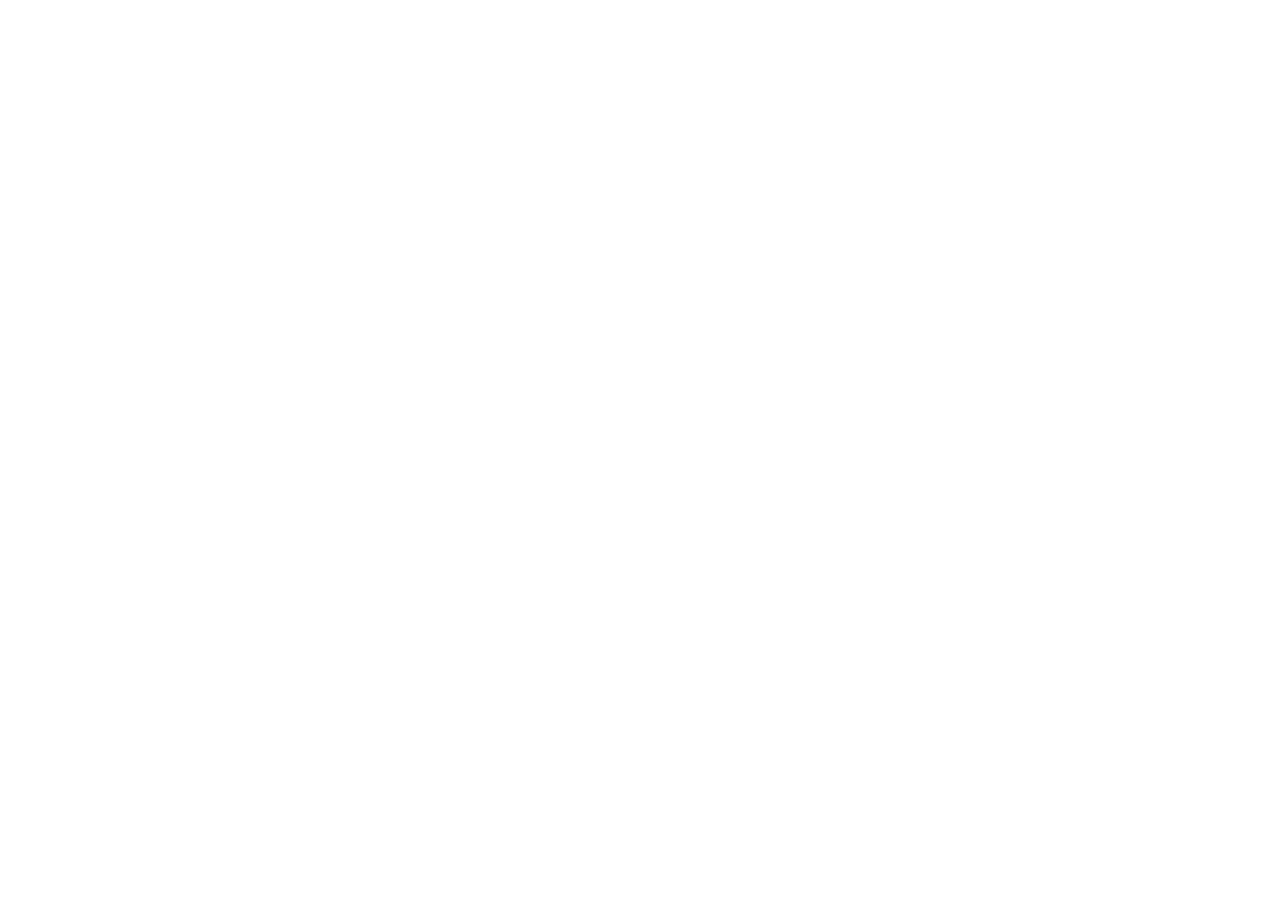
==== index.html @ d0f18db0 "Initialize index.html" ====
<!DOCTYPE html>
<html lang="en">
<head>
    <meta charset="UTF-8">
    <meta name="viewport" content="width=device-width, initial-scale=1.0">
    <title>Document</title>
</head>
<body>
    
</body>
</html>
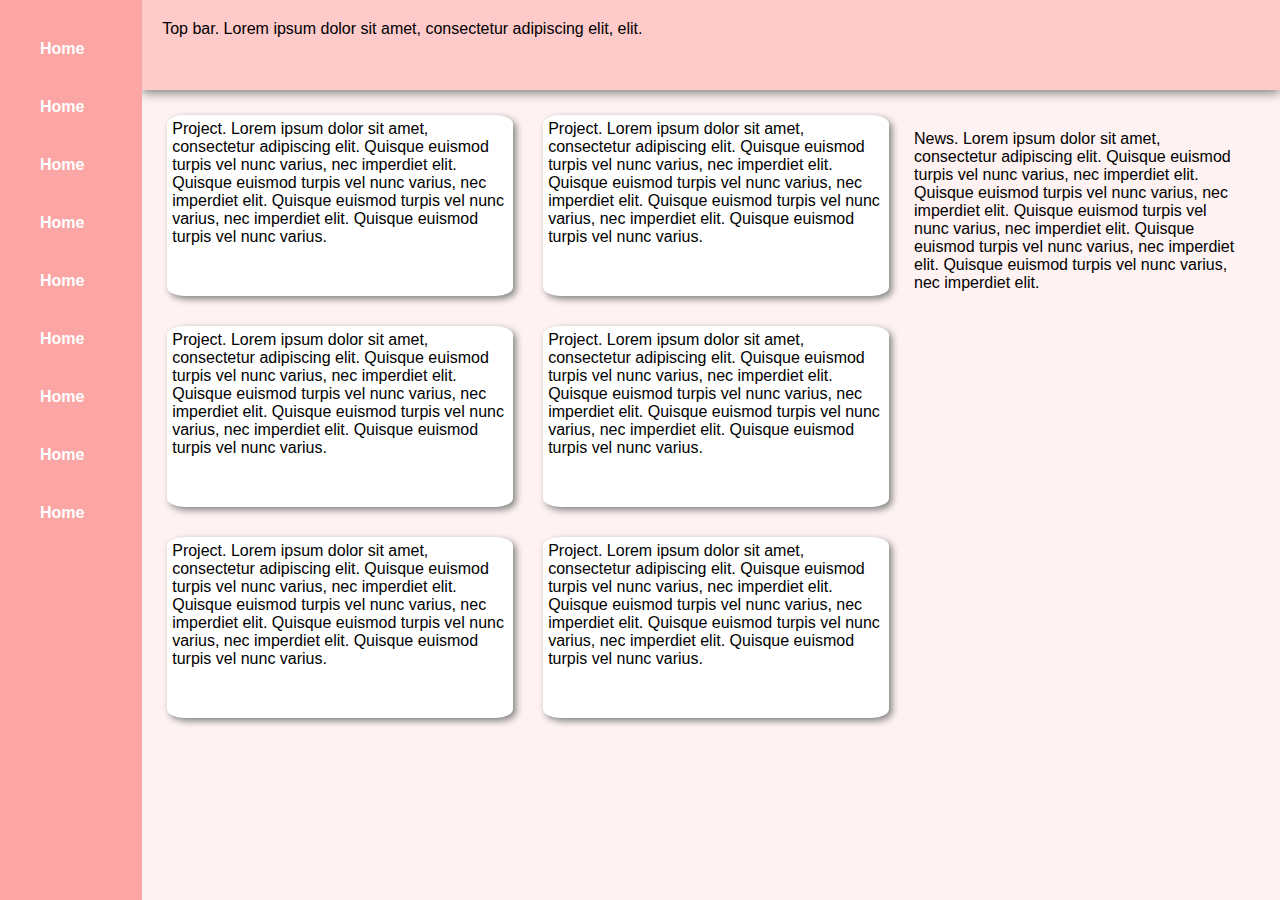
==== commit 8f2d9212: "Create dashboard first draft." ====
--- a/index.html
+++ b/index.html
@@ -3,9 +3,68 @@
 <head>
     <meta charset="UTF-8">
     <meta name="viewport" content="width=device-width, initial-scale=1.0">
+    <link rel="stylesheet" href="dashboard.css">
     <title>Document</title>
 </head>
 <body>
-    
+
+    <div class="content">
+
+        <div class="side_nav">
+            <div class="button_group_1">
+                <a href="#">Home</a>
+                <a href="#">Home</a>
+                <a href="#">Home</a>
+                <a href="#">Home</a>
+                <a href="#">Home</a>
+                <a href="#">Home</a>
+            </div>
+
+            <div class="button_group_2">
+                <a href="#">Home</a>
+                <a href="#">Home</a>
+                <a href="#">Home</a>
+            </div>
+        </div>
+
+        <div class="main_window">
+            <div class="top_bar">
+                Top bar. Lorem ipsum dolor sit amet, consectetur adipiscing elit, elit.
+            </div>
+
+            <div class="main_corner">
+                <div class="projects">
+                    <div class="project_card">
+                        Project. Lorem ipsum dolor sit amet, consectetur adipiscing elit. Quisque euismod turpis vel nunc varius, nec imperdiet elit. Quisque euismod turpis vel nunc varius, nec imperdiet elit. Quisque euismod turpis vel nunc varius, nec imperdiet elit. Quisque euismod turpis vel nunc varius.
+                    </div>
+
+                    <div class="project_card">
+                        Project. Lorem ipsum dolor sit amet, consectetur adipiscing elit. Quisque euismod turpis vel nunc varius, nec imperdiet elit. Quisque euismod turpis vel nunc varius, nec imperdiet elit. Quisque euismod turpis vel nunc varius, nec imperdiet elit. Quisque euismod turpis vel nunc varius.
+                    </div>
+
+                    <div class="project_card">
+                        Project. Lorem ipsum dolor sit amet, consectetur adipiscing elit. Quisque euismod turpis vel nunc varius, nec imperdiet elit. Quisque euismod turpis vel nunc varius, nec imperdiet elit. Quisque euismod turpis vel nunc varius, nec imperdiet elit. Quisque euismod turpis vel nunc varius.
+                    </div>
+
+                    <div class="project_card">
+                        Project. Lorem ipsum dolor sit amet, consectetur adipiscing elit. Quisque euismod turpis vel nunc varius, nec imperdiet elit. Quisque euismod turpis vel nunc varius, nec imperdiet elit. Quisque euismod turpis vel nunc varius, nec imperdiet elit. Quisque euismod turpis vel nunc varius.
+                    </div>
+
+                    <div class="project_card">
+                        Project. Lorem ipsum dolor sit amet, consectetur adipiscing elit. Quisque euismod turpis vel nunc varius, nec imperdiet elit. Quisque euismod turpis vel nunc varius, nec imperdiet elit. Quisque euismod turpis vel nunc varius, nec imperdiet elit. Quisque euismod turpis vel nunc varius.
+                    </div>
+
+                    <div class="project_card">
+                        Project. Lorem ipsum dolor sit amet, consectetur adipiscing elit. Quisque euismod turpis vel nunc varius, nec imperdiet elit. Quisque euismod turpis vel nunc varius, nec imperdiet elit. Quisque euismod turpis vel nunc varius, nec imperdiet elit. Quisque euismod turpis vel nunc varius.
+                    </div>
+                </div>
+
+                <div class="news">
+                    News. Lorem ipsum dolor sit amet, consectetur adipiscing elit. Quisque euismod turpis vel nunc varius, nec imperdiet elit. Quisque euismod turpis vel nunc varius, nec imperdiet elit. Quisque euismod turpis vel nunc varius, nec imperdiet elit. Quisque euismod turpis vel nunc varius, nec imperdiet elit. Quisque euismod turpis vel nunc varius, nec imperdiet elit.
+                </div>
+            </div>
+        </div>
+    </div>
+
 </body>
 </html>--- a/dashboard.css
+++ b/dashboard.css
@@ -0,0 +1,89 @@
+:root {
+    --main-color: #fca5a5;
+    --secondary-color: #fecaca;
+    --thirdary-color: #fef2f2;
+    font-family: arial;
+}
+
+body {
+    margin: 0;
+    padding: 0;
+    background-color: var(--thirdary-color);
+}
+
+.content {
+    display: grid;
+    grid-template-columns: 1fr 8fr;
+    grid grid-template-rows: 1;
+    min-height:100vh;
+}
+
+.side_nav {
+    grid-column: 1;
+    background-color: var(--main-color);
+    padding: 20px;
+    z-index: 10;
+}
+
+.side_nav a {
+    display: block;
+    color: white;
+    text-decoration: none;
+    padding: 20px;
+    font-weight: bold;
+}
+
+.main_window {
+    grid-column: 2;
+    display: grid;
+    grid-template-columns: 1;
+    grid-template-rows: 1fr 9fr;
+}
+
+.top_bar {
+    grid-row: 1;
+    background-color: var(--secondary-color);
+    padding: 20px;
+    box-shadow: 0px 3px 10px grey;
+    z-index: 5;
+}
+
+.main_corner {
+    grid-row: 2;
+    padding: 20px;
+    background-color: var(--thirdary-color);
+    display: grid;
+    grid-template-columns: 2fr 1fr;
+    grid-template-rows: 1;
+}
+
+.projects {
+    grid-column: 1;
+    padding: 5px;
+    display: grid;
+    grid-template-columns: 2;
+    grid-template-rows: auto;
+    gap: 30px;
+    align-content: start;
+}
+
+.project_card:nth-child(even) {
+    grid-column: 2;
+}
+
+.project_card {
+    padding: 5px;
+    padding-bottom: 50px;
+    background-color: white;
+    max-height: 280px;
+    overflow: scroll;
+    border-radius: 5%;
+    box-shadow: 3px 3px 7px grey;
+    margin-top: 0;
+    margin-bottom: 0;
+}
+
+.news {
+    grid-column: 2;
+    padding: 20px;
+}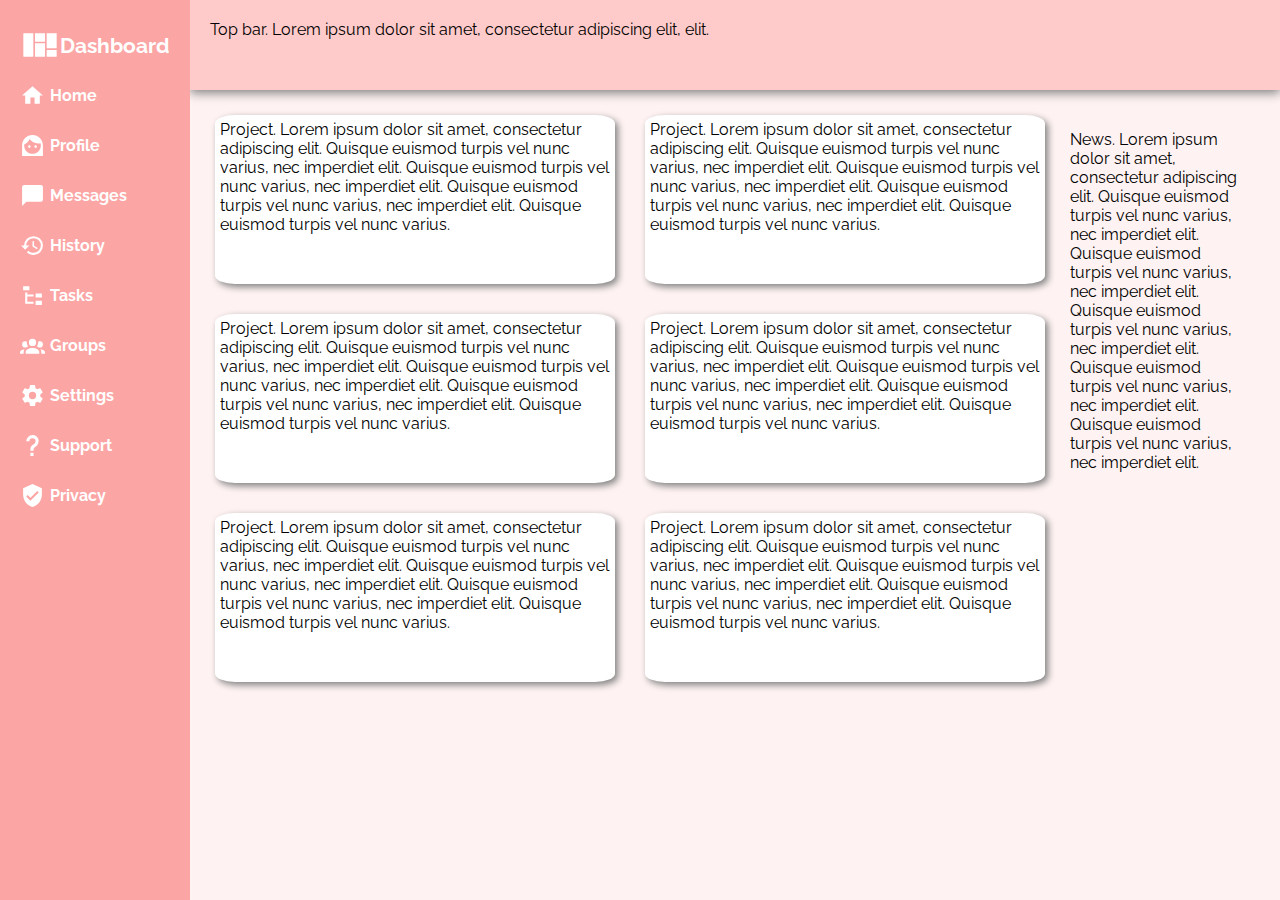
==== commit 1512e903: "Fix sidebar navigation" ====
--- a/index.html
+++ b/index.html
@@ -4,6 +4,7 @@
     <meta charset="UTF-8">
     <meta name="viewport" content="width=device-width, initial-scale=1.0">
     <link rel="stylesheet" href="dashboard.css">
+    <link rel="stylesheet" href="https://fonts.googleapis.com/css2?family=Raleway:wght@400;700&display=swap">
     <title>Document</title>
 </head>
 <body>
@@ -11,20 +12,50 @@
     <div class="content">
 
         <div class="side_nav">
-            <div class="button_group_1">
-                <a href="#">Home</a>
-                <a href="#">Home</a>
-                <a href="#">Home</a>
-                <a href="#">Home</a>
-                <a href="#">Home</a>
-                <a href="#">Home</a>
+
+            <div class="logo_block">
+                <svg xmlns="http://www.w3.org/2000/svg" viewBox="0 0 24 24"><title>view-dashboard-variant</title><path d="M2,5V19H8V5H2M9,5V10H15V5H9M16,5V14H22V5H16M9,11V19H15V11H9M16,15V19H22V15H16Z" fill="white" /></svg>
+                <div class="logo">
+                    Dashboard
+                </div>
             </div>
 
-            <div class="button_group_2">
-                <a href="#">Home</a>
-                <a href="#">Home</a>
-                <a href="#">Home</a>
-            </div>
+            <a href="#"><div class="nav_item">
+                <svg xmlns="http://www.w3.org/2000/svg" viewBox="0 0 24 24"><path d="M10,20V14H14V20H19V12H22L12,3L2,12H5V20H10Z" fill="white" /></svg>
+                Home
+            </div></a>
+            <a href="#"><div class="nav_item">
+                <svg xmlns="http://www.w3.org/2000/svg" viewBox="0 0 24 24"><path d="M13.75 13C13.75 12.31 14.31 11.75 15 11.75S16.25 12.31 16.25 13 15.69 14.25 15 14.25 13.75 13.69 13.75 13M22 12V22H2V12C2 6.5 6.5 2 12 2S22 6.5 22 12M4 12C4 16.41 7.59 20 12 20S20 16.41 20 12C20 11.21 19.88 10.45 19.67 9.74C18.95 9.91 18.2 10 17.42 10C14.05 10 11.07 8.33 9.26 5.77C8.28 8.16 6.41 10.09 4.05 11.14C4 11.42 4 11.71 4 12M9 14.25C9.69 14.25 10.25 13.69 10.25 13S9.69 11.75 9 11.75 7.75 12.31 7.75 13 8.31 14.25 9 14.25Z" fill="white" /></svg>
+                Profile
+            </div></a>
+            <a href="#"><div class="nav_item">
+                <svg xmlns="http://www.w3.org/2000/svg" viewBox="0 0 24 24"><path d="M20,2H4A2,2 0 0,0 2,4V22L6,18H20A2,2 0 0,0 22,16V4C22,2.89 21.1,2 20,2Z" fill="white" /></svg>
+                Messages
+            </div></a>
+            <a href="#"><div class="nav_item">
+                <svg xmlns="http://www.w3.org/2000/svg" viewBox="0 0 24 24"><path d="M13.5,8H12V13L16.28,15.54L17,14.33L13.5,12.25V8M13,3A9,9 0 0,0 4,12H1L4.96,16.03L9,12H6A7,7 0 0,1 13,5A7,7 0 0,1 20,12A7,7 0 0,1 13,19C11.07,19 9.32,18.21 8.06,16.94L6.64,18.36C8.27,20 10.5,21 13,21A9,9 0 0,0 22,12A9,9 0 0,0 13,3" fill="white" /></svg>
+                History
+            </div></a>
+            <a href="#"><div class="nav_item">
+                <svg xmlns="http://www.w3.org/2000/svg" viewBox="0 0 24 24"><path d="M3,3H9V7H3V3M15,10H21V14H15V10M15,17H21V21H15V17M13,13H7V18H13V20H7L5,20V9H7V11H13V13Z" fill="white" /></svg>
+                Tasks
+            </div></a>
+            <a href="#"><div class="nav_item">
+                <svg xmlns="http://www.w3.org/2000/svg" viewBox="0 0 24 24"><path d="M12,5.5A3.5,3.5 0 0,1 15.5,9A3.5,3.5 0 0,1 12,12.5A3.5,3.5 0 0,1 8.5,9A3.5,3.5 0 0,1 12,5.5M5,8C5.56,8 6.08,8.15 6.53,8.42C6.38,9.85 6.8,11.27 7.66,12.38C7.16,13.34 6.16,14 5,14A3,3 0 0,1 2,11A3,3 0 0,1 5,8M19,8A3,3 0 0,1 22,11A3,3 0 0,1 19,14C17.84,14 16.84,13.34 16.34,12.38C17.2,11.27 17.62,9.85 17.47,8.42C17.92,8.15 18.44,8 19,8M5.5,18.25C5.5,16.18 8.41,14.5 12,14.5C15.59,14.5 18.5,16.18 18.5,18.25V20H5.5V18.25M0,20V18.5C0,17.11 1.89,15.94 4.45,15.6C3.86,16.28 3.5,17.22 3.5,18.25V20H0M24,20H20.5V18.25C20.5,17.22 20.14,16.28 19.55,15.6C22.11,15.94 24,17.11 24,18.5V20Z" fill="white" /></svg>
+                Groups
+            </div></a>
+            <a href="#"><div class="nav_item">
+                <svg xmlns="http://www.w3.org/2000/svg" viewBox="0 0 24 24"><path d="M12,15.5A3.5,3.5 0 0,1 8.5,12A3.5,3.5 0 0,1 12,8.5A3.5,3.5 0 0,1 15.5,12A3.5,3.5 0 0,1 12,15.5M19.43,12.97C19.47,12.65 19.5,12.33 19.5,12C19.5,11.67 19.47,11.34 19.43,11L21.54,9.37C21.73,9.22 21.78,8.95 21.66,8.73L19.66,5.27C19.54,5.05 19.27,4.96 19.05,5.05L16.56,6.05C16.04,5.66 15.5,5.32 14.87,5.07L14.5,2.42C14.46,2.18 14.25,2 14,2H10C9.75,2 9.54,2.18 9.5,2.42L9.13,5.07C8.5,5.32 7.96,5.66 7.44,6.05L4.95,5.05C4.73,4.96 4.46,5.05 4.34,5.27L2.34,8.73C2.21,8.95 2.27,9.22 2.46,9.37L4.57,11C4.53,11.34 4.5,11.67 4.5,12C4.5,12.33 4.53,12.65 4.57,12.97L2.46,14.63C2.27,14.78 2.21,15.05 2.34,15.27L4.34,18.73C4.46,18.95 4.73,19.03 4.95,18.95L7.44,17.94C7.96,18.34 8.5,18.68 9.13,18.93L9.5,21.58C9.54,21.82 9.75,22 10,22H14C14.25,22 14.46,21.82 14.5,21.58L14.87,18.93C15.5,18.67 16.04,18.34 16.56,17.94L19.05,18.95C19.27,19.03 19.54,18.95 19.66,18.73L21.66,15.27C21.78,15.05 21.73,14.78 21.54,14.63L19.43,12.97Z" fill="white" /></svg>
+                Settings
+            </div></a>
+            <a href="#"><div class="nav_item">
+                <svg xmlns="http://www.w3.org/2000/svg" viewBox="0 0 24 24"><path d="M10,19H13V22H10V19M12,2C17.35,2.22 19.68,7.62 16.5,11.67C15.67,12.67 14.33,13.33 13.67,14.17C13,15 13,16 13,17H10C10,15.33 10,13.92 10.67,12.92C11.33,11.92 12.67,11.33 13.5,10.67C15.92,8.43 15.32,5.26 12,5A3,3 0 0,0 9,8H6A6,6 0 0,1 12,2Z" fill="white" /></svg>
+                Support
+            </div></a>
+            <a href="#"><div class="nav_item">
+                <svg xmlns="http://www.w3.org/2000/svg" viewBox="0 0 24 24"><path d="M10,17L6,13L7.41,11.59L10,14.17L16.59,7.58L18,9M12,1L3,5V11C3,16.55 6.84,21.74 12,23C17.16,21.74 21,16.55 21,11V5L12,1Z" fill="white" /></svg>
+                Privacy
+            </div></a>
         </div>
 
         <div class="main_window">
--- a/dashboard.css
+++ b/dashboard.css
@@ -2,42 +2,80 @@
     --main-color: #fca5a5;
     --secondary-color: #fecaca;
     --thirdary-color: #fef2f2;
-    font-family: arial;
 }
 
 body {
     margin: 0;
     padding: 0;
     background-color: var(--thirdary-color);
+    font-family: 'Raleway', 'Courier New';
 }
 
 .content {
     display: grid;
     grid-template-columns: 1fr 8fr;
-    grid grid-template-rows: 1;
+    grid-template-rows: 1;
     min-height:100vh;
 }
 
 .side_nav {
     grid-column: 1;
     background-color: var(--main-color);
+    z-index: 10;
     padding: 20px;
-    z-index: 10;
+    color: white;
+    font-weight: 700;
+    display: grid;
+    grid-template-columns: 1;
+    grid-template-rows: auto;
+    align-content: start;
 }
 
-.side_nav a {
-    display: block;
+a {
+    text-decoration: none;
     color: white;
-    text-decoration: none;
-    padding: 20px;
-    font-weight: bold;
+    float: left;
+}
+
+a:hover {
+    background-color: var(--secondary-color);
+}
+
+.logo_block {
+    display: grid;
+    grid-template-columns: 1fr 4fr;
+    grid-template-rows: 50px;
+    font-size: 130%;
+    column-gap: 20px;
+    justify-content: center;
+    align-items: center;
+    text-align: center;
+}
+
+.logo_block svg {
+    height: 80%;
+}
+
+.logo {
+    margin-left: 20px;
+}
+
+.nav_item {
+    display: grid;
+    grid-template-columns: 1fr 4fr;
+    grid-template-rows: 50px;
+    align-items: center;
+}
+
+svg {
+    height: 50%;
 }
 
 .main_window {
     grid-column: 2;
     display: grid;
     grid-template-columns: 1;
-    grid-template-rows: 1fr 9fr;
+    grid-template-rows: 10% 90%;
 }
 
 .top_bar {
@@ -53,7 +91,7 @@
     padding: 20px;
     background-color: var(--thirdary-color);
     display: grid;
-    grid-template-columns: 2fr 1fr;
+    grid-template-columns: 4fr 1fr;
     grid-template-rows: 1;
 }
 
@@ -61,7 +99,7 @@
     grid-column: 1;
     padding: 5px;
     display: grid;
-    grid-template-columns: 2;
+    grid-template-columns: repeat(2, auto);
     grid-template-rows: auto;
     gap: 30px;
     align-content: start;
@@ -76,7 +114,6 @@
     padding-bottom: 50px;
     background-color: white;
     max-height: 280px;
-    overflow: scroll;
     border-radius: 5%;
     box-shadow: 3px 3px 7px grey;
     margin-top: 0;
@@ -86,4 +123,24 @@
 .news {
     grid-column: 2;
     padding: 20px;
-}+}
+
+@media screen and (max-width:750px) {
+    .main_corner {
+        grid-row: 2;
+        padding: 20px;
+        background-color: var(--thirdary-color);
+        display: flex;
+        flex-direction: column;
+    }
+    .news {
+        grid-column: none;
+        padding: 20px;
+    }
+    .projects {
+        grid-column: none;
+        padding: 5px;
+        display: flex;
+        flex-direction: column;
+    }
+}
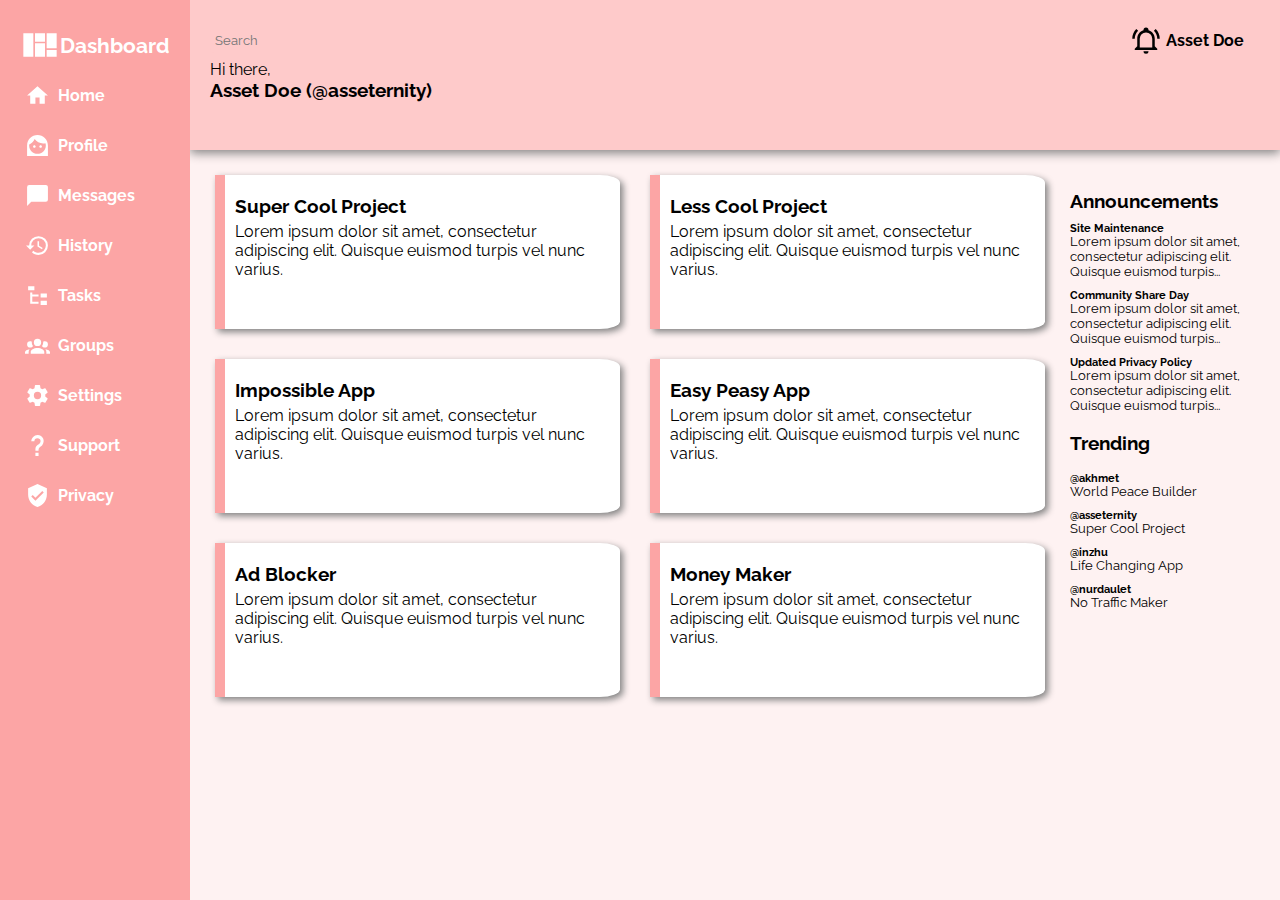
==== commit 3abeb779: "Fix responsive sidebar" ====
--- a/index.html
+++ b/index.html
@@ -60,38 +60,94 @@
 
         <div class="main_window">
             <div class="top_bar">
-                Top bar. Lorem ipsum dolor sit amet, consectetur adipiscing elit, elit.
+                <div class="top_bar_grid">
+                    <div class="top_search">
+                        <div class="search_bar">
+                            <form action="#" method="#">
+                                <input id="#" type="text" name="#" placeholder="Search">
+                            </form>
+                        </div>
+                        <div class="search_misc">
+                            <svg xmlns="http://www.w3.org/2000/svg" viewBox="0 0 24 24"><title>bell-ring-outline</title><path d="M10,21H14A2,2 0 0,1 12,23A2,2 0 0,1 10,21M21,19V20H3V19L5,17V11C5,7.9 7.03,5.17 10,4.29C10,4.19 10,4.1 10,4A2,2 0 0,1 12,2A2,2 0 0,1 14,4C14,4.1 14,4.19 14,4.29C16.97,5.17 19,7.9 19,11V17L21,19M17,11A5,5 0 0,0 12,6A5,5 0 0,0 7,11V18H17V11M19.75,3.19L18.33,4.61C20.04,6.3 21,8.6 21,11H23C23,8.07 21.84,5.25 19.75,3.19M1,11H3C3,8.6 3.96,6.3 5.67,4.61L4.25,3.19C2.16,5.25 1,8.07 1,11Z" /></svg>
+                            <span style="font-weight: bold;">Asset Doe</span>
+                        </div>
+                    </div>
+                    <div class="top_personal">
+                        Hi there,
+                        <h3> Asset Doe (@asseternity)</h3>
+                    </div>
+                </div>
             </div>
 
             <div class="main_corner">
                 <div class="projects">
                     <div class="project_card">
-                        Project. Lorem ipsum dolor sit amet, consectetur adipiscing elit. Quisque euismod turpis vel nunc varius, nec imperdiet elit. Quisque euismod turpis vel nunc varius, nec imperdiet elit. Quisque euismod turpis vel nunc varius, nec imperdiet elit. Quisque euismod turpis vel nunc varius.
+                        <h3>Super Cool Project</h3>
+                        Lorem ipsum dolor sit amet, consectetur adipiscing elit. Quisque euismod turpis vel nunc varius.
                     </div>
 
                     <div class="project_card">
-                        Project. Lorem ipsum dolor sit amet, consectetur adipiscing elit. Quisque euismod turpis vel nunc varius, nec imperdiet elit. Quisque euismod turpis vel nunc varius, nec imperdiet elit. Quisque euismod turpis vel nunc varius, nec imperdiet elit. Quisque euismod turpis vel nunc varius.
+                        <h3>Less Cool Project</h3>
+                        Lorem ipsum dolor sit amet, consectetur adipiscing elit. Quisque euismod turpis vel nunc varius.
                     </div>
 
                     <div class="project_card">
-                        Project. Lorem ipsum dolor sit amet, consectetur adipiscing elit. Quisque euismod turpis vel nunc varius, nec imperdiet elit. Quisque euismod turpis vel nunc varius, nec imperdiet elit. Quisque euismod turpis vel nunc varius, nec imperdiet elit. Quisque euismod turpis vel nunc varius.
+                        <h3>Impossible App</h3>
+                        Lorem ipsum dolor sit amet, consectetur adipiscing elit. Quisque euismod turpis vel nunc varius.
                     </div>
 
                     <div class="project_card">
-                        Project. Lorem ipsum dolor sit amet, consectetur adipiscing elit. Quisque euismod turpis vel nunc varius, nec imperdiet elit. Quisque euismod turpis vel nunc varius, nec imperdiet elit. Quisque euismod turpis vel nunc varius, nec imperdiet elit. Quisque euismod turpis vel nunc varius.
+                        <h3>Easy Peasy App</h3>
+                        Lorem ipsum dolor sit amet, consectetur adipiscing elit. Quisque euismod turpis vel nunc varius.
                     </div>
 
                     <div class="project_card">
-                        Project. Lorem ipsum dolor sit amet, consectetur adipiscing elit. Quisque euismod turpis vel nunc varius, nec imperdiet elit. Quisque euismod turpis vel nunc varius, nec imperdiet elit. Quisque euismod turpis vel nunc varius, nec imperdiet elit. Quisque euismod turpis vel nunc varius.
+                        <h3>Ad Blocker</h3>
+                        Lorem ipsum dolor sit amet, consectetur adipiscing elit. Quisque euismod turpis vel nunc varius.
                     </div>
 
                     <div class="project_card">
-                        Project. Lorem ipsum dolor sit amet, consectetur adipiscing elit. Quisque euismod turpis vel nunc varius, nec imperdiet elit. Quisque euismod turpis vel nunc varius, nec imperdiet elit. Quisque euismod turpis vel nunc varius, nec imperdiet elit. Quisque euismod turpis vel nunc varius.
+                        <h3>Money Maker</h3>
+                        Lorem ipsum dolor sit amet, consectetur adipiscing elit. Quisque euismod turpis vel nunc varius.
                     </div>
                 </div>
 
                 <div class="news">
-                    News. Lorem ipsum dolor sit amet, consectetur adipiscing elit. Quisque euismod turpis vel nunc varius, nec imperdiet elit. Quisque euismod turpis vel nunc varius, nec imperdiet elit. Quisque euismod turpis vel nunc varius, nec imperdiet elit. Quisque euismod turpis vel nunc varius, nec imperdiet elit. Quisque euismod turpis vel nunc varius, nec imperdiet elit.
+                    <div class="announcements">
+                        <h3>Announcements</h3>
+                        <div class="announcement_card">
+                            <h5>Site Maintenance</h5>
+                            Lorem ipsum dolor sit amet, consectetur adipiscing elit. Quisque euismod turpis...
+                        </div>
+                        <div class="announcement_card">
+                            <h5>Community Share Day</h5>
+                            Lorem ipsum dolor sit amet, consectetur adipiscing elit. Quisque euismod turpis...
+                        </div>
+                        <div class="announcement_card">
+                            <h5>Updated Privacy Policy</h5>
+                            Lorem ipsum dolor sit amet, consectetur adipiscing elit. Quisque euismod turpis...
+                        </div>
+                    </div>
+
+                    <div class="trending">
+                        <h3>Trending</h5>
+                        <div class="trending_card">
+                            <h5>@akhmet</h5>
+                            World Peace Builder
+                        </div>
+                        <div class="trending_card">
+                            <h5>@asseternity</h5>
+                            Super Cool Project                            
+                        </div>
+                        <div class="trending_card">
+                            <h5>@inzhu</h5>
+                            Life Changing App
+                        </div>
+                        <div class="trending_card">
+                            <h5>@nurdaulet</h5>
+                            No Traffic Maker
+                        </div>
+                    </div>
                 </div>
             </div>
         </div>
--- a/dashboard.css
+++ b/dashboard.css
@@ -8,14 +8,13 @@
     margin: 0;
     padding: 0;
     background-color: var(--thirdary-color);
-    font-family: 'Raleway', 'Courier New';
+    font-family: 'Raleway', 'Arial';
 }
 
 .content {
-    display: grid;
-    grid-template-columns: 1fr 8fr;
-    grid-template-rows: 1;
-    min-height:100vh;
+    display: flex;
+    flex-direction: row;
+    min-height: 100vh;
 }
 
 .side_nav {
@@ -29,6 +28,7 @@
     grid-template-columns: 1;
     grid-template-rows: auto;
     align-content: start;
+    min-height: 100%;
 }
 
 a {
@@ -62,7 +62,7 @@
 
 .nav_item {
     display: grid;
-    grid-template-columns: 1fr 4fr;
+    grid-template-columns: 1fr 3fr;
     grid-template-rows: 50px;
     align-items: center;
 }
@@ -71,11 +71,15 @@
     height: 50%;
 }
 
+.nav_item svg {
+    margin-left: 5px;
+}
+
 .main_window {
     grid-column: 2;
     display: grid;
     grid-template-columns: 1;
-    grid-template-rows: 10% 90%;
+    grid-template-rows: min(150px, 20%) 80%;
 }
 
 .top_bar {
@@ -86,6 +90,45 @@
     z-index: 5;
 }
 
+.top_bar h3 {
+    margin: 0;
+}
+
+.top_bar_grid {
+    display: grid;
+    grid-template-columns: 1;
+    grid-template-rows: 40px;
+    max-height: 100%;
+}
+
+.top_search {
+    display: grid;
+    grid-template-rows: 1;
+    grid-template-columns: 6fr 1fr;
+    align-items: center;
+}
+
+.search_bar input {
+    border: none;
+    border-radius: 5px;
+    background-color: var(--secondary-color);
+    width: 90%;
+    padding: 5px;
+    font-family: 'Raleway', 'Arial';
+}
+
+.search_misc {
+    display: flex;
+    justify-content: center;
+    align-items: center;
+}
+
+.search_misc svg {
+    width:30px;
+    margin: 5px;
+}
+
+
 .main_corner {
     grid-row: 2;
     padding: 20px;
@@ -93,6 +136,8 @@
     display: grid;
     grid-template-columns: 4fr 1fr;
     grid-template-rows: 1;
+    align-items: start;
+    align-content: start;
 }
 
 .projects {
@@ -103,6 +148,7 @@
     grid-template-rows: auto;
     gap: 30px;
     align-content: start;
+    margin-bottom: 0;
 }
 
 .project_card:nth-child(even) {
@@ -110,25 +156,60 @@
 }
 
 .project_card {
-    padding: 5px;
+    padding: 10px;
     padding-bottom: 50px;
     background-color: white;
     max-height: 280px;
-    border-radius: 5%;
+    border-radius: 0 5% 5% 0;
     box-shadow: 3px 3px 7px grey;
     margin-top: 0;
     margin-bottom: 0;
+    border-left: 10px solid var(--main-color);
+}
+
+.project_card h3 {
+    margin-bottom: 5px;
+    margin-top: 10px;
 }
 
 .news {
     grid-column: 2;
     padding: 20px;
-}
-
-@media screen and (max-width:750px) {
+    display: grid;
+    grid-template-columns: 1;
+    grid-template-rows: 2;
+    align-content: start;
+}
+
+.news h5 {
+    margin-bottom: 0;
+    margin-top: 10px;
+}
+
+.announcements {
+    grid-row: 1;
+}
+
+.announcements h3 {
+    margin: 0;
+}
+
+.announcement_card {
+    font-size: 80%;
+}
+
+.trending {
+    grid-row: 2;
+}
+
+.trending_card {
+    font-size: 80%;
+}
+
+@media screen and (max-width:680px) {
     .main_corner {
         grid-row: 2;
-        padding: 20px;
+        padding: 10px;
         background-color: var(--thirdary-color);
         display: flex;
         flex-direction: column;
@@ -139,8 +220,30 @@
     }
     .projects {
         grid-column: none;
-        padding: 5px;
+        margin: 0;
         display: flex;
         flex-direction: column;
-    }
-}
+        gap: 15px;
+    }
+    .project_card {
+        margin: 0;
+    }
+    .logo {
+        font-size: 80%;
+    }
+    .side_nav {
+        font-size: 80%;
+    }
+    .main_window {
+        margin: 0;
+    }
+    svg {
+        height: 40%;
+    }
+}
+
+@media screen and (max-width:940px) {
+    .side_nav {
+        margin-bottom: -30px;
+    }
+}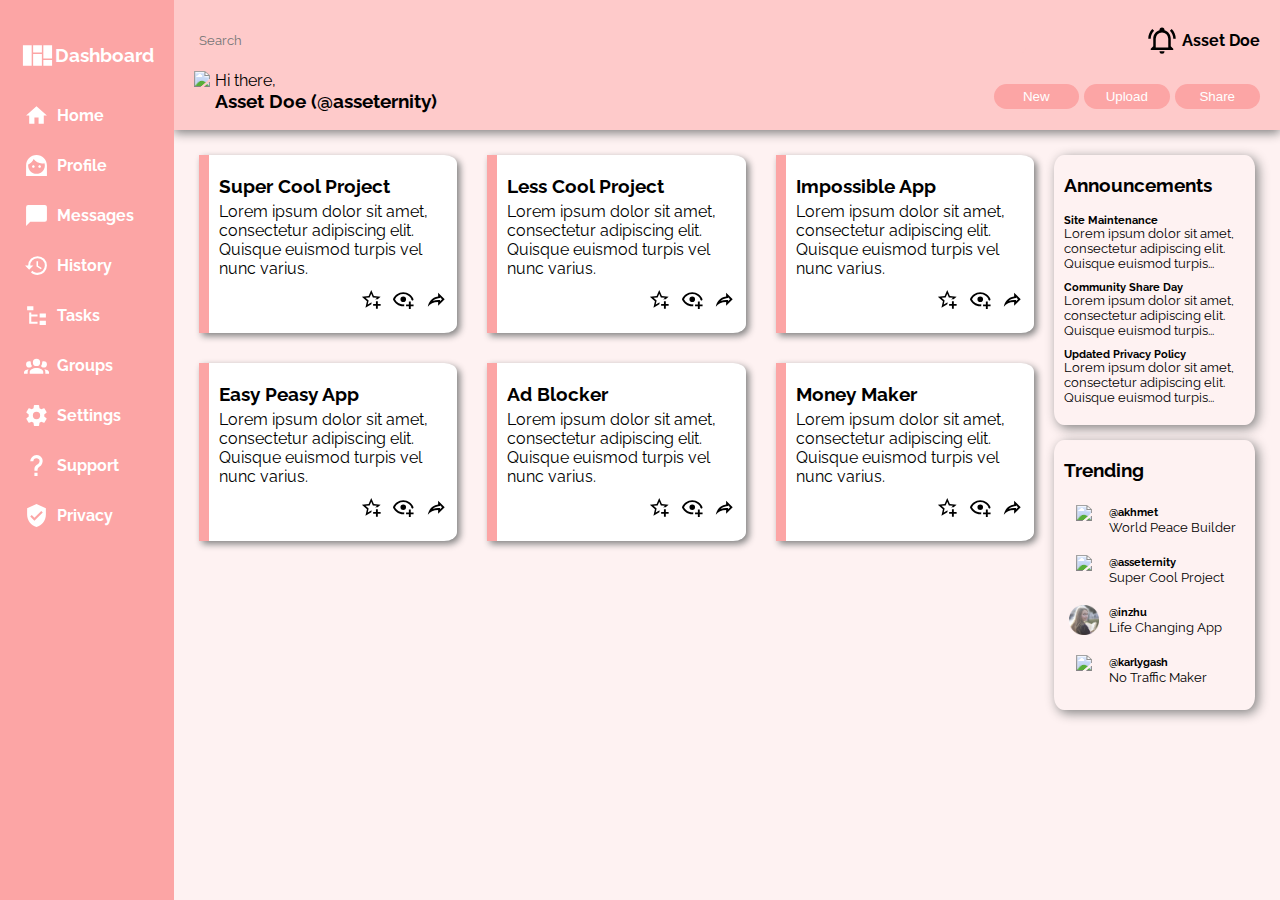
==== commit a3c38f06: "Complete project." ====
--- a/index.html
+++ b/index.html
@@ -15,136 +15,178 @@
 
             <div class="logo_block">
                 <svg xmlns="http://www.w3.org/2000/svg" viewBox="0 0 24 24"><title>view-dashboard-variant</title><path d="M2,5V19H8V5H2M9,5V10H15V5H9M16,5V14H22V5H16M9,11V19H15V11H9M16,15V19H22V15H16Z" fill="white" /></svg>
-                <div class="logo">
-                    Dashboard
+                Dashboard
+            </div>
+
+            <div class="side_links">
+                <a href="#"><div class="nav_item">
+                    <svg xmlns="http://www.w3.org/2000/svg" viewBox="0 0 24 24"><path d="M10,20V14H14V20H19V12H22L12,3L2,12H5V20H10Z" fill="white" /></svg>
+                    Home
+                </div></a>
+                <a href="#"><div class="nav_item">
+                    <svg xmlns="http://www.w3.org/2000/svg" viewBox="0 0 24 24"><path d="M13.75 13C13.75 12.31 14.31 11.75 15 11.75S16.25 12.31 16.25 13 15.69 14.25 15 14.25 13.75 13.69 13.75 13M22 12V22H2V12C2 6.5 6.5 2 12 2S22 6.5 22 12M4 12C4 16.41 7.59 20 12 20S20 16.41 20 12C20 11.21 19.88 10.45 19.67 9.74C18.95 9.91 18.2 10 17.42 10C14.05 10 11.07 8.33 9.26 5.77C8.28 8.16 6.41 10.09 4.05 11.14C4 11.42 4 11.71 4 12M9 14.25C9.69 14.25 10.25 13.69 10.25 13S9.69 11.75 9 11.75 7.75 12.31 7.75 13 8.31 14.25 9 14.25Z" fill="white" /></svg>
+                    Profile
+                </div></a>
+                <a href="#"><div class="nav_item">
+                    <svg xmlns="http://www.w3.org/2000/svg" viewBox="0 0 24 24"><path d="M20,2H4A2,2 0 0,0 2,4V22L6,18H20A2,2 0 0,0 22,16V4C22,2.89 21.1,2 20,2Z" fill="white" /></svg>
+                    Messages
+                </div></a>
+                <a href="#"><div class="nav_item">
+                    <svg xmlns="http://www.w3.org/2000/svg" viewBox="0 0 24 24"><path d="M13.5,8H12V13L16.28,15.54L17,14.33L13.5,12.25V8M13,3A9,9 0 0,0 4,12H1L4.96,16.03L9,12H6A7,7 0 0,1 13,5A7,7 0 0,1 20,12A7,7 0 0,1 13,19C11.07,19 9.32,18.21 8.06,16.94L6.64,18.36C8.27,20 10.5,21 13,21A9,9 0 0,0 22,12A9,9 0 0,0 13,3" fill="white" /></svg>
+                    History
+                </div></a>
+                <a href="#"><div class="nav_item">
+                    <svg xmlns="http://www.w3.org/2000/svg" viewBox="0 0 24 24"><path d="M3,3H9V7H3V3M15,10H21V14H15V10M15,17H21V21H15V17M13,13H7V18H13V20H7L5,20V9H7V11H13V13Z" fill="white" /></svg>
+                    Tasks
+                </div></a>
+                <a href="#"><div class="nav_item">
+                    <svg xmlns="http://www.w3.org/2000/svg" viewBox="0 0 24 24"><path d="M12,5.5A3.5,3.5 0 0,1 15.5,9A3.5,3.5 0 0,1 12,12.5A3.5,3.5 0 0,1 8.5,9A3.5,3.5 0 0,1 12,5.5M5,8C5.56,8 6.08,8.15 6.53,8.42C6.38,9.85 6.8,11.27 7.66,12.38C7.16,13.34 6.16,14 5,14A3,3 0 0,1 2,11A3,3 0 0,1 5,8M19,8A3,3 0 0,1 22,11A3,3 0 0,1 19,14C17.84,14 16.84,13.34 16.34,12.38C17.2,11.27 17.62,9.85 17.47,8.42C17.92,8.15 18.44,8 19,8M5.5,18.25C5.5,16.18 8.41,14.5 12,14.5C15.59,14.5 18.5,16.18 18.5,18.25V20H5.5V18.25M0,20V18.5C0,17.11 1.89,15.94 4.45,15.6C3.86,16.28 3.5,17.22 3.5,18.25V20H0M24,20H20.5V18.25C20.5,17.22 20.14,16.28 19.55,15.6C22.11,15.94 24,17.11 24,18.5V20Z" fill="white" /></svg>
+                    Groups
+                </div></a>
+                <a href="#"><div class="nav_item">
+                    <svg xmlns="http://www.w3.org/2000/svg" viewBox="0 0 24 24"><path d="M12,15.5A3.5,3.5 0 0,1 8.5,12A3.5,3.5 0 0,1 12,8.5A3.5,3.5 0 0,1 15.5,12A3.5,3.5 0 0,1 12,15.5M19.43,12.97C19.47,12.65 19.5,12.33 19.5,12C19.5,11.67 19.47,11.34 19.43,11L21.54,9.37C21.73,9.22 21.78,8.95 21.66,8.73L19.66,5.27C19.54,5.05 19.27,4.96 19.05,5.05L16.56,6.05C16.04,5.66 15.5,5.32 14.87,5.07L14.5,2.42C14.46,2.18 14.25,2 14,2H10C9.75,2 9.54,2.18 9.5,2.42L9.13,5.07C8.5,5.32 7.96,5.66 7.44,6.05L4.95,5.05C4.73,4.96 4.46,5.05 4.34,5.27L2.34,8.73C2.21,8.95 2.27,9.22 2.46,9.37L4.57,11C4.53,11.34 4.5,11.67 4.5,12C4.5,12.33 4.53,12.65 4.57,12.97L2.46,14.63C2.27,14.78 2.21,15.05 2.34,15.27L4.34,18.73C4.46,18.95 4.73,19.03 4.95,18.95L7.44,17.94C7.96,18.34 8.5,18.68 9.13,18.93L9.5,21.58C9.54,21.82 9.75,22 10,22H14C14.25,22 14.46,21.82 14.5,21.58L14.87,18.93C15.5,18.67 16.04,18.34 16.56,17.94L19.05,18.95C19.27,19.03 19.54,18.95 19.66,18.73L21.66,15.27C21.78,15.05 21.73,14.78 21.54,14.63L19.43,12.97Z" fill="white" /></svg>
+                    Settings
+                </div></a>
+                <a href="#"><div class="nav_item">
+                    <svg xmlns="http://www.w3.org/2000/svg" viewBox="0 0 24 24"><path d="M10,19H13V22H10V19M12,2C17.35,2.22 19.68,7.62 16.5,11.67C15.67,12.67 14.33,13.33 13.67,14.17C13,15 13,16 13,17H10C10,15.33 10,13.92 10.67,12.92C11.33,11.92 12.67,11.33 13.5,10.67C15.92,8.43 15.32,5.26 12,5A3,3 0 0,0 9,8H6A6,6 0 0,1 12,2Z" fill="white" /></svg>
+                    Support
+                </div></a>
+                <a href="#"><div class="nav_item">
+                    <svg xmlns="http://www.w3.org/2000/svg" viewBox="0 0 24 24"><path d="M10,17L6,13L7.41,11.59L10,14.17L16.59,7.58L18,9M12,1L3,5V11C3,16.55 6.84,21.74 12,23C17.16,21.74 21,16.55 21,11V5L12,1Z" fill="white" /></svg>
+                    Privacy
+                </div></a>
+            </div>
+        </div>
+
+        <div class="top_bar">
+            <div class="top_bar_grid">
+                <div class="top_search">
+                    <div class="search_bar">
+                        <form action="#" method="#">
+                            <input id="#" type="text" name="#" placeholder="Search">
+                        </form>
+                    </div>
+                    <div class="search_misc">
+                        <svg xmlns="http://www.w3.org/2000/svg" viewBox="0 0 24 24"><title>bell-ring-outline</title><path d="M10,21H14A2,2 0 0,1 12,23A2,2 0 0,1 10,21M21,19V20H3V19L5,17V11C5,7.9 7.03,5.17 10,4.29C10,4.19 10,4.1 10,4A2,2 0 0,1 12,2A2,2 0 0,1 14,4C14,4.1 14,4.19 14,4.29C16.97,5.17 19,7.9 19,11V17L21,19M17,11A5,5 0 0,0 12,6A5,5 0 0,0 7,11V18H17V11M19.75,3.19L18.33,4.61C20.04,6.3 21,8.6 21,11H23C23,8.07 21.84,5.25 19.75,3.19M1,11H3C3,8.6 3.96,6.3 5.67,4.61L4.25,3.19C2.16,5.25 1,8.07 1,11Z" /></svg>
+                        <span style="font-weight: bold;">Asset Doe</span>
+                    </div>
+                </div>
+                <div class="top_personal">
+                    <div class="top_greeting">
+                        <img src="profile2.png">
+                        Hi there,
+                        <h3> Asset Doe (@asseternity)</h3>
+                    </div>
+                    <div class="top_buttons">
+                        <button onclick="" type="generic">New</button>
+                        <button onclick="" type="generic">Upload</button>
+                        <button onclick="" type="generic">Share</button>
+                    </div>
                 </div>
             </div>
-
-            <a href="#"><div class="nav_item">
-                <svg xmlns="http://www.w3.org/2000/svg" viewBox="0 0 24 24"><path d="M10,20V14H14V20H19V12H22L12,3L2,12H5V20H10Z" fill="white" /></svg>
-                Home
-            </div></a>
-            <a href="#"><div class="nav_item">
-                <svg xmlns="http://www.w3.org/2000/svg" viewBox="0 0 24 24"><path d="M13.75 13C13.75 12.31 14.31 11.75 15 11.75S16.25 12.31 16.25 13 15.69 14.25 15 14.25 13.75 13.69 13.75 13M22 12V22H2V12C2 6.5 6.5 2 12 2S22 6.5 22 12M4 12C4 16.41 7.59 20 12 20S20 16.41 20 12C20 11.21 19.88 10.45 19.67 9.74C18.95 9.91 18.2 10 17.42 10C14.05 10 11.07 8.33 9.26 5.77C8.28 8.16 6.41 10.09 4.05 11.14C4 11.42 4 11.71 4 12M9 14.25C9.69 14.25 10.25 13.69 10.25 13S9.69 11.75 9 11.75 7.75 12.31 7.75 13 8.31 14.25 9 14.25Z" fill="white" /></svg>
-                Profile
-            </div></a>
-            <a href="#"><div class="nav_item">
-                <svg xmlns="http://www.w3.org/2000/svg" viewBox="0 0 24 24"><path d="M20,2H4A2,2 0 0,0 2,4V22L6,18H20A2,2 0 0,0 22,16V4C22,2.89 21.1,2 20,2Z" fill="white" /></svg>
-                Messages
-            </div></a>
-            <a href="#"><div class="nav_item">
-                <svg xmlns="http://www.w3.org/2000/svg" viewBox="0 0 24 24"><path d="M13.5,8H12V13L16.28,15.54L17,14.33L13.5,12.25V8M13,3A9,9 0 0,0 4,12H1L4.96,16.03L9,12H6A7,7 0 0,1 13,5A7,7 0 0,1 20,12A7,7 0 0,1 13,19C11.07,19 9.32,18.21 8.06,16.94L6.64,18.36C8.27,20 10.5,21 13,21A9,9 0 0,0 22,12A9,9 0 0,0 13,3" fill="white" /></svg>
-                History
-            </div></a>
-            <a href="#"><div class="nav_item">
-                <svg xmlns="http://www.w3.org/2000/svg" viewBox="0 0 24 24"><path d="M3,3H9V7H3V3M15,10H21V14H15V10M15,17H21V21H15V17M13,13H7V18H13V20H7L5,20V9H7V11H13V13Z" fill="white" /></svg>
-                Tasks
-            </div></a>
-            <a href="#"><div class="nav_item">
-                <svg xmlns="http://www.w3.org/2000/svg" viewBox="0 0 24 24"><path d="M12,5.5A3.5,3.5 0 0,1 15.5,9A3.5,3.5 0 0,1 12,12.5A3.5,3.5 0 0,1 8.5,9A3.5,3.5 0 0,1 12,5.5M5,8C5.56,8 6.08,8.15 6.53,8.42C6.38,9.85 6.8,11.27 7.66,12.38C7.16,13.34 6.16,14 5,14A3,3 0 0,1 2,11A3,3 0 0,1 5,8M19,8A3,3 0 0,1 22,11A3,3 0 0,1 19,14C17.84,14 16.84,13.34 16.34,12.38C17.2,11.27 17.62,9.85 17.47,8.42C17.92,8.15 18.44,8 19,8M5.5,18.25C5.5,16.18 8.41,14.5 12,14.5C15.59,14.5 18.5,16.18 18.5,18.25V20H5.5V18.25M0,20V18.5C0,17.11 1.89,15.94 4.45,15.6C3.86,16.28 3.5,17.22 3.5,18.25V20H0M24,20H20.5V18.25C20.5,17.22 20.14,16.28 19.55,15.6C22.11,15.94 24,17.11 24,18.5V20Z" fill="white" /></svg>
-                Groups
-            </div></a>
-            <a href="#"><div class="nav_item">
-                <svg xmlns="http://www.w3.org/2000/svg" viewBox="0 0 24 24"><path d="M12,15.5A3.5,3.5 0 0,1 8.5,12A3.5,3.5 0 0,1 12,8.5A3.5,3.5 0 0,1 15.5,12A3.5,3.5 0 0,1 12,15.5M19.43,12.97C19.47,12.65 19.5,12.33 19.5,12C19.5,11.67 19.47,11.34 19.43,11L21.54,9.37C21.73,9.22 21.78,8.95 21.66,8.73L19.66,5.27C19.54,5.05 19.27,4.96 19.05,5.05L16.56,6.05C16.04,5.66 15.5,5.32 14.87,5.07L14.5,2.42C14.46,2.18 14.25,2 14,2H10C9.75,2 9.54,2.18 9.5,2.42L9.13,5.07C8.5,5.32 7.96,5.66 7.44,6.05L4.95,5.05C4.73,4.96 4.46,5.05 4.34,5.27L2.34,8.73C2.21,8.95 2.27,9.22 2.46,9.37L4.57,11C4.53,11.34 4.5,11.67 4.5,12C4.5,12.33 4.53,12.65 4.57,12.97L2.46,14.63C2.27,14.78 2.21,15.05 2.34,15.27L4.34,18.73C4.46,18.95 4.73,19.03 4.95,18.95L7.44,17.94C7.96,18.34 8.5,18.68 9.13,18.93L9.5,21.58C9.54,21.82 9.75,22 10,22H14C14.25,22 14.46,21.82 14.5,21.58L14.87,18.93C15.5,18.67 16.04,18.34 16.56,17.94L19.05,18.95C19.27,19.03 19.54,18.95 19.66,18.73L21.66,15.27C21.78,15.05 21.73,14.78 21.54,14.63L19.43,12.97Z" fill="white" /></svg>
-                Settings
-            </div></a>
-            <a href="#"><div class="nav_item">
-                <svg xmlns="http://www.w3.org/2000/svg" viewBox="0 0 24 24"><path d="M10,19H13V22H10V19M12,2C17.35,2.22 19.68,7.62 16.5,11.67C15.67,12.67 14.33,13.33 13.67,14.17C13,15 13,16 13,17H10C10,15.33 10,13.92 10.67,12.92C11.33,11.92 12.67,11.33 13.5,10.67C15.92,8.43 15.32,5.26 12,5A3,3 0 0,0 9,8H6A6,6 0 0,1 12,2Z" fill="white" /></svg>
-                Support
-            </div></a>
-            <a href="#"><div class="nav_item">
-                <svg xmlns="http://www.w3.org/2000/svg" viewBox="0 0 24 24"><path d="M10,17L6,13L7.41,11.59L10,14.17L16.59,7.58L18,9M12,1L3,5V11C3,16.55 6.84,21.74 12,23C17.16,21.74 21,16.55 21,11V5L12,1Z" fill="white" /></svg>
-                Privacy
-            </div></a>
         </div>
 
-        <div class="main_window">
-            <div class="top_bar">
-                <div class="top_bar_grid">
-                    <div class="top_search">
-                        <div class="search_bar">
-                            <form action="#" method="#">
-                                <input id="#" type="text" name="#" placeholder="Search">
-                            </form>
-                        </div>
-                        <div class="search_misc">
-                            <svg xmlns="http://www.w3.org/2000/svg" viewBox="0 0 24 24"><title>bell-ring-outline</title><path d="M10,21H14A2,2 0 0,1 12,23A2,2 0 0,1 10,21M21,19V20H3V19L5,17V11C5,7.9 7.03,5.17 10,4.29C10,4.19 10,4.1 10,4A2,2 0 0,1 12,2A2,2 0 0,1 14,4C14,4.1 14,4.19 14,4.29C16.97,5.17 19,7.9 19,11V17L21,19M17,11A5,5 0 0,0 12,6A5,5 0 0,0 7,11V18H17V11M19.75,3.19L18.33,4.61C20.04,6.3 21,8.6 21,11H23C23,8.07 21.84,5.25 19.75,3.19M1,11H3C3,8.6 3.96,6.3 5.67,4.61L4.25,3.19C2.16,5.25 1,8.07 1,11Z" /></svg>
-                            <span style="font-weight: bold;">Asset Doe</span>
-                        </div>
+        <div class="main_corner">
+            <div class="projects">
+                <div class="project_card">
+                    <h3>Super Cool Project</h3>
+                    Lorem ipsum dolor sit amet, consectetur adipiscing elit. Quisque euismod turpis vel nunc varius.
+                    <div class="icons">
+                        <svg xmlns="http://www.w3.org/2000/svg" viewBox="0 0 24 24"><title>star-plus-outline</title><path d="M5.8 21L7.4 14L2 9.2L9.2 8.6L12 2L14.8 8.6L22 9.2L18.8 12H18C17.3 12 16.6 12.1 15.9 12.4L18.1 10.5L13.7 10.1L12 6.1L10.3 10.1L5.9 10.5L9.2 13.4L8.2 17.7L12 15.4L12.5 15.7C12.3 16.2 12.1 16.8 12.1 17.3L5.8 21M17 14V17H14V19H17V22H19V19H22V17H19V14H17Z" /></svg>
+                        <svg xmlns="http://www.w3.org/2000/svg" viewBox="0 0 24 24"><title>eye-plus-outline</title><path d="M12,4.5C7,4.5 2.73,7.61 1,12C2.73,16.39 7,19.5 12,19.5C12.36,19.5 12.72,19.5 13.08,19.45C13.03,19.13 13,18.82 13,18.5C13,18.14 13.04,17.78 13.1,17.42C12.74,17.46 12.37,17.5 12,17.5C8.24,17.5 4.83,15.36 3.18,12C4.83,8.64 8.24,6.5 12,6.5C15.76,6.5 19.17,8.64 20.82,12C20.7,12.24 20.56,12.45 20.43,12.68C21.09,12.84 21.72,13.11 22.29,13.5C22.56,13 22.8,12.5 23,12C21.27,7.61 17,4.5 12,4.5M12,9A3,3 0 0,0 9,12A3,3 0 0,0 12,15A3,3 0 0,0 15,12A3,3 0 0,0 12,9M18,14.5V17.5H15V19.5H18V22.5H20V19.5H23V17.5H20V14.5H18Z" /></svg>
+                        <svg xmlns="http://www.w3.org/2000/svg" viewBox="0 0 24 24"><title>share-outline</title><path d="M14,5V9C7,10 4,15 3,20C5.5,16.5 9,14.9 14,14.9V19L21,12L14,5M16,9.83L18.17,12L16,14.17V12.9H14C11.93,12.9 10.07,13.28 8.34,13.85C9.74,12.46 11.54,11.37 14.28,11L16,10.73V9.83Z" /></svg>
                     </div>
-                    <div class="top_personal">
-                        Hi there,
-                        <h3> Asset Doe (@asseternity)</h3>
+                </div>
+
+                <div class="project_card">
+                    <h3>Less Cool Project</h3>
+                    Lorem ipsum dolor sit amet, consectetur adipiscing elit. Quisque euismod turpis vel nunc varius.
+                    <div class="icons">
+                        <svg xmlns="http://www.w3.org/2000/svg" viewBox="0 0 24 24"><title>star-plus-outline</title><path d="M5.8 21L7.4 14L2 9.2L9.2 8.6L12 2L14.8 8.6L22 9.2L18.8 12H18C17.3 12 16.6 12.1 15.9 12.4L18.1 10.5L13.7 10.1L12 6.1L10.3 10.1L5.9 10.5L9.2 13.4L8.2 17.7L12 15.4L12.5 15.7C12.3 16.2 12.1 16.8 12.1 17.3L5.8 21M17 14V17H14V19H17V22H19V19H22V17H19V14H17Z" /></svg>
+                        <svg xmlns="http://www.w3.org/2000/svg" viewBox="0 0 24 24"><title>eye-plus-outline</title><path d="M12,4.5C7,4.5 2.73,7.61 1,12C2.73,16.39 7,19.5 12,19.5C12.36,19.5 12.72,19.5 13.08,19.45C13.03,19.13 13,18.82 13,18.5C13,18.14 13.04,17.78 13.1,17.42C12.74,17.46 12.37,17.5 12,17.5C8.24,17.5 4.83,15.36 3.18,12C4.83,8.64 8.24,6.5 12,6.5C15.76,6.5 19.17,8.64 20.82,12C20.7,12.24 20.56,12.45 20.43,12.68C21.09,12.84 21.72,13.11 22.29,13.5C22.56,13 22.8,12.5 23,12C21.27,7.61 17,4.5 12,4.5M12,9A3,3 0 0,0 9,12A3,3 0 0,0 12,15A3,3 0 0,0 15,12A3,3 0 0,0 12,9M18,14.5V17.5H15V19.5H18V22.5H20V19.5H23V17.5H20V14.5H18Z" /></svg>
+                        <svg xmlns="http://www.w3.org/2000/svg" viewBox="0 0 24 24"><title>share-outline</title><path d="M14,5V9C7,10 4,15 3,20C5.5,16.5 9,14.9 14,14.9V19L21,12L14,5M16,9.83L18.17,12L16,14.17V12.9H14C11.93,12.9 10.07,13.28 8.34,13.85C9.74,12.46 11.54,11.37 14.28,11L16,10.73V9.83Z" /></svg>
+                    </div>
+                </div>
+
+                <div class="project_card">
+                    <h3>Impossible App</h3>
+                    Lorem ipsum dolor sit amet, consectetur adipiscing elit. Quisque euismod turpis vel nunc varius.
+                    <div class="icons">
+                        <svg xmlns="http://www.w3.org/2000/svg" viewBox="0 0 24 24"><title>star-plus-outline</title><path d="M5.8 21L7.4 14L2 9.2L9.2 8.6L12 2L14.8 8.6L22 9.2L18.8 12H18C17.3 12 16.6 12.1 15.9 12.4L18.1 10.5L13.7 10.1L12 6.1L10.3 10.1L5.9 10.5L9.2 13.4L8.2 17.7L12 15.4L12.5 15.7C12.3 16.2 12.1 16.8 12.1 17.3L5.8 21M17 14V17H14V19H17V22H19V19H22V17H19V14H17Z" /></svg>
+                        <svg xmlns="http://www.w3.org/2000/svg" viewBox="0 0 24 24"><title>eye-plus-outline</title><path d="M12,4.5C7,4.5 2.73,7.61 1,12C2.73,16.39 7,19.5 12,19.5C12.36,19.5 12.72,19.5 13.08,19.45C13.03,19.13 13,18.82 13,18.5C13,18.14 13.04,17.78 13.1,17.42C12.74,17.46 12.37,17.5 12,17.5C8.24,17.5 4.83,15.36 3.18,12C4.83,8.64 8.24,6.5 12,6.5C15.76,6.5 19.17,8.64 20.82,12C20.7,12.24 20.56,12.45 20.43,12.68C21.09,12.84 21.72,13.11 22.29,13.5C22.56,13 22.8,12.5 23,12C21.27,7.61 17,4.5 12,4.5M12,9A3,3 0 0,0 9,12A3,3 0 0,0 12,15A3,3 0 0,0 15,12A3,3 0 0,0 12,9M18,14.5V17.5H15V19.5H18V22.5H20V19.5H23V17.5H20V14.5H18Z" /></svg>
+                        <svg xmlns="http://www.w3.org/2000/svg" viewBox="0 0 24 24"><title>share-outline</title><path d="M14,5V9C7,10 4,15 3,20C5.5,16.5 9,14.9 14,14.9V19L21,12L14,5M16,9.83L18.17,12L16,14.17V12.9H14C11.93,12.9 10.07,13.28 8.34,13.85C9.74,12.46 11.54,11.37 14.28,11L16,10.73V9.83Z" /></svg>
+                    </div>
+                </div>
+
+                <div class="project_card">
+                    <h3>Easy Peasy App</h3>
+                    Lorem ipsum dolor sit amet, consectetur adipiscing elit. Quisque euismod turpis vel nunc varius.
+                    <div class="icons">
+                        <svg xmlns="http://www.w3.org/2000/svg" viewBox="0 0 24 24"><title>star-plus-outline</title><path d="M5.8 21L7.4 14L2 9.2L9.2 8.6L12 2L14.8 8.6L22 9.2L18.8 12H18C17.3 12 16.6 12.1 15.9 12.4L18.1 10.5L13.7 10.1L12 6.1L10.3 10.1L5.9 10.5L9.2 13.4L8.2 17.7L12 15.4L12.5 15.7C12.3 16.2 12.1 16.8 12.1 17.3L5.8 21M17 14V17H14V19H17V22H19V19H22V17H19V14H17Z" /></svg>
+                        <svg xmlns="http://www.w3.org/2000/svg" viewBox="0 0 24 24"><title>eye-plus-outline</title><path d="M12,4.5C7,4.5 2.73,7.61 1,12C2.73,16.39 7,19.5 12,19.5C12.36,19.5 12.72,19.5 13.08,19.45C13.03,19.13 13,18.82 13,18.5C13,18.14 13.04,17.78 13.1,17.42C12.74,17.46 12.37,17.5 12,17.5C8.24,17.5 4.83,15.36 3.18,12C4.83,8.64 8.24,6.5 12,6.5C15.76,6.5 19.17,8.64 20.82,12C20.7,12.24 20.56,12.45 20.43,12.68C21.09,12.84 21.72,13.11 22.29,13.5C22.56,13 22.8,12.5 23,12C21.27,7.61 17,4.5 12,4.5M12,9A3,3 0 0,0 9,12A3,3 0 0,0 12,15A3,3 0 0,0 15,12A3,3 0 0,0 12,9M18,14.5V17.5H15V19.5H18V22.5H20V19.5H23V17.5H20V14.5H18Z" /></svg>
+                        <svg xmlns="http://www.w3.org/2000/svg" viewBox="0 0 24 24"><title>share-outline</title><path d="M14,5V9C7,10 4,15 3,20C5.5,16.5 9,14.9 14,14.9V19L21,12L14,5M16,9.83L18.17,12L16,14.17V12.9H14C11.93,12.9 10.07,13.28 8.34,13.85C9.74,12.46 11.54,11.37 14.28,11L16,10.73V9.83Z" /></svg>
+                    </div>
+                </div>
+
+                <div class="project_card">
+                    <h3>Ad Blocker</h3>
+                    Lorem ipsum dolor sit amet, consectetur adipiscing elit. Quisque euismod turpis vel nunc varius.
+                    <div class="icons">
+                        <svg xmlns="http://www.w3.org/2000/svg" viewBox="0 0 24 24"><title>star-plus-outline</title><path d="M5.8 21L7.4 14L2 9.2L9.2 8.6L12 2L14.8 8.6L22 9.2L18.8 12H18C17.3 12 16.6 12.1 15.9 12.4L18.1 10.5L13.7 10.1L12 6.1L10.3 10.1L5.9 10.5L9.2 13.4L8.2 17.7L12 15.4L12.5 15.7C12.3 16.2 12.1 16.8 12.1 17.3L5.8 21M17 14V17H14V19H17V22H19V19H22V17H19V14H17Z" /></svg>
+                        <svg xmlns="http://www.w3.org/2000/svg" viewBox="0 0 24 24"><title>eye-plus-outline</title><path d="M12,4.5C7,4.5 2.73,7.61 1,12C2.73,16.39 7,19.5 12,19.5C12.36,19.5 12.72,19.5 13.08,19.45C13.03,19.13 13,18.82 13,18.5C13,18.14 13.04,17.78 13.1,17.42C12.74,17.46 12.37,17.5 12,17.5C8.24,17.5 4.83,15.36 3.18,12C4.83,8.64 8.24,6.5 12,6.5C15.76,6.5 19.17,8.64 20.82,12C20.7,12.24 20.56,12.45 20.43,12.68C21.09,12.84 21.72,13.11 22.29,13.5C22.56,13 22.8,12.5 23,12C21.27,7.61 17,4.5 12,4.5M12,9A3,3 0 0,0 9,12A3,3 0 0,0 12,15A3,3 0 0,0 15,12A3,3 0 0,0 12,9M18,14.5V17.5H15V19.5H18V22.5H20V19.5H23V17.5H20V14.5H18Z" /></svg>
+                        <svg xmlns="http://www.w3.org/2000/svg" viewBox="0 0 24 24"><title>share-outline</title><path d="M14,5V9C7,10 4,15 3,20C5.5,16.5 9,14.9 14,14.9V19L21,12L14,5M16,9.83L18.17,12L16,14.17V12.9H14C11.93,12.9 10.07,13.28 8.34,13.85C9.74,12.46 11.54,11.37 14.28,11L16,10.73V9.83Z" /></svg>
+                    </div>
+                </div>
+
+                <div class="project_card">
+                    <h3>Money Maker</h3>
+                    Lorem ipsum dolor sit amet, consectetur adipiscing elit. Quisque euismod turpis vel nunc varius.
+                    <div class="icons">
+                        <svg xmlns="http://www.w3.org/2000/svg" viewBox="0 0 24 24"><title>star-plus-outline</title><path d="M5.8 21L7.4 14L2 9.2L9.2 8.6L12 2L14.8 8.6L22 9.2L18.8 12H18C17.3 12 16.6 12.1 15.9 12.4L18.1 10.5L13.7 10.1L12 6.1L10.3 10.1L5.9 10.5L9.2 13.4L8.2 17.7L12 15.4L12.5 15.7C12.3 16.2 12.1 16.8 12.1 17.3L5.8 21M17 14V17H14V19H17V22H19V19H22V17H19V14H17Z" /></svg>
+                        <svg xmlns="http://www.w3.org/2000/svg" viewBox="0 0 24 24"><title>eye-plus-outline</title><path d="M12,4.5C7,4.5 2.73,7.61 1,12C2.73,16.39 7,19.5 12,19.5C12.36,19.5 12.72,19.5 13.08,19.45C13.03,19.13 13,18.82 13,18.5C13,18.14 13.04,17.78 13.1,17.42C12.74,17.46 12.37,17.5 12,17.5C8.24,17.5 4.83,15.36 3.18,12C4.83,8.64 8.24,6.5 12,6.5C15.76,6.5 19.17,8.64 20.82,12C20.7,12.24 20.56,12.45 20.43,12.68C21.09,12.84 21.72,13.11 22.29,13.5C22.56,13 22.8,12.5 23,12C21.27,7.61 17,4.5 12,4.5M12,9A3,3 0 0,0 9,12A3,3 0 0,0 12,15A3,3 0 0,0 15,12A3,3 0 0,0 12,9M18,14.5V17.5H15V19.5H18V22.5H20V19.5H23V17.5H20V14.5H18Z" /></svg>
+                        <svg xmlns="http://www.w3.org/2000/svg" viewBox="0 0 24 24"><title>share-outline</title><path d="M14,5V9C7,10 4,15 3,20C5.5,16.5 9,14.9 14,14.9V19L21,12L14,5M16,9.83L18.17,12L16,14.17V12.9H14C11.93,12.9 10.07,13.28 8.34,13.85C9.74,12.46 11.54,11.37 14.28,11L16,10.73V9.83Z" /></svg>
                     </div>
                 </div>
             </div>
 
-            <div class="main_corner">
-                <div class="projects">
-                    <div class="project_card">
-                        <h3>Super Cool Project</h3>
-                        Lorem ipsum dolor sit amet, consectetur adipiscing elit. Quisque euismod turpis vel nunc varius.
+            <div class="news">
+                <div class="announcements">
+                    <h3>Announcements</h3>
+                    <div class="announcement_card">
+                        <h5>Site Maintenance</h5>
+                        Lorem ipsum dolor sit amet, consectetur adipiscing elit. Quisque euismod turpis...
                     </div>
-
-                    <div class="project_card">
-                        <h3>Less Cool Project</h3>
-                        Lorem ipsum dolor sit amet, consectetur adipiscing elit. Quisque euismod turpis vel nunc varius.
+                    <div class="announcement_card">
+                        <h5>Community Share Day</h5>
+                        Lorem ipsum dolor sit amet, consectetur adipiscing elit. Quisque euismod turpis...
                     </div>
-
-                    <div class="project_card">
-                        <h3>Impossible App</h3>
-                        Lorem ipsum dolor sit amet, consectetur adipiscing elit. Quisque euismod turpis vel nunc varius.
-                    </div>
-
-                    <div class="project_card">
-                        <h3>Easy Peasy App</h3>
-                        Lorem ipsum dolor sit amet, consectetur adipiscing elit. Quisque euismod turpis vel nunc varius.
-                    </div>
-
-                    <div class="project_card">
-                        <h3>Ad Blocker</h3>
-                        Lorem ipsum dolor sit amet, consectetur adipiscing elit. Quisque euismod turpis vel nunc varius.
-                    </div>
-
-                    <div class="project_card">
-                        <h3>Money Maker</h3>
-                        Lorem ipsum dolor sit amet, consectetur adipiscing elit. Quisque euismod turpis vel nunc varius.
+                    <div class="announcement_card">
+                        <h5>Updated Privacy Policy</h5>
+                        Lorem ipsum dolor sit amet, consectetur adipiscing elit. Quisque euismod turpis...
                     </div>
                 </div>
 
-                <div class="news">
-                    <div class="announcements">
-                        <h3>Announcements</h3>
-                        <div class="announcement_card">
-                            <h5>Site Maintenance</h5>
-                            Lorem ipsum dolor sit amet, consectetur adipiscing elit. Quisque euismod turpis...
-                        </div>
-                        <div class="announcement_card">
-                            <h5>Community Share Day</h5>
-                            Lorem ipsum dolor sit amet, consectetur adipiscing elit. Quisque euismod turpis...
-                        </div>
-                        <div class="announcement_card">
-                            <h5>Updated Privacy Policy</h5>
-                            Lorem ipsum dolor sit amet, consectetur adipiscing elit. Quisque euismod turpis...
-                        </div>
-                    </div>
-
-                    <div class="trending">
-                        <h3>Trending</h5>
+                <div class="trending">
+                    <h3>Trending</h3>
+                    <div class="trending_grid">
                         <div class="trending_card">
+                            <img src="profile3.png">
                             <h5>@akhmet</h5>
                             World Peace Builder
                         </div>
                         <div class="trending_card">
+                            <img src="profile2.png">
                             <h5>@asseternity</h5>
-                            Super Cool Project                            
+                            Super Cool Project
                         </div>
                         <div class="trending_card">
+                            <img src="profile1.png">
                             <h5>@inzhu</h5>
                             Life Changing App
                         </div>
                         <div class="trending_card">
-                            <h5>@nurdaulet</h5>
+                            <img src="profile4.png">
+                            <h5>@karlygash</h5>
                             No Traffic Maker
                         </div>
                     </div>
--- a/dashboard.css
+++ b/dashboard.css
@@ -11,78 +11,67 @@
     font-family: 'Raleway', 'Arial';
 }
 
+html, body {
+    height: 100%;
+}
+
+svg {
+    height: 50%;
+}
+
 .content {
-    display: flex;
-    flex-direction: row;
-    min-height: 100vh;
+    display: grid;
+    grid-template-rows: 130px auto;
+    grid-template-columns: 2;
+    height: 100%;
 }
 
 .side_nav {
     grid-column: 1;
+    grid-row: 1 / 3;
     background-color: var(--main-color);
     z-index: 10;
     padding: 20px;
     color: white;
     font-weight: 700;
-    display: grid;
-    grid-template-columns: 1;
-    grid-template-rows: auto;
+}
+
+.logo_block {
+    height: 70px;
+    display: flex;
+    font-size: 120%;
+    flex-direction: row;
+    align-items: center;
+}
+
+.side_links {
+    display: grid;
     align-content: start;
-    min-height: 100%;
 }
 
 a {
     text-decoration: none;
     color: white;
-    float: left;
 }
 
 a:hover {
     background-color: var(--secondary-color);
 }
 
-.logo_block {
-    display: grid;
-    grid-template-columns: 1fr 4fr;
-    grid-template-rows: 50px;
-    font-size: 130%;
-    column-gap: 20px;
-    justify-content: center;
-    align-items: center;
-    text-align: center;
-}
-
-.logo_block svg {
-    height: 80%;
-}
-
-.logo {
-    margin-left: 20px;
-}
-
 .nav_item {
     display: grid;
+    gap: 4px;
     grid-template-columns: 1fr 3fr;
     grid-template-rows: 50px;
     align-items: center;
 }
 
-svg {
-    height: 50%;
-}
-
 .nav_item svg {
-    margin-left: 5px;
-}
-
-.main_window {
+    justify-self: center;
+}
+
+.top_bar {
     grid-column: 2;
-    display: grid;
-    grid-template-columns: 1;
-    grid-template-rows: min(150px, 20%) 80%;
-}
-
-.top_bar {
     grid-row: 1;
     background-color: var(--secondary-color);
     padding: 20px;
@@ -96,14 +85,11 @@
 
 .top_bar_grid {
     display: grid;
-    grid-template-columns: 1;
-    grid-template-rows: 40px;
-    max-height: 100%;
+    row-gap: 11px;
 }
 
 .top_search {
     display: grid;
-    grid-template-rows: 1;
     grid-template-columns: 6fr 1fr;
     align-items: center;
 }
@@ -119,7 +105,7 @@
 
 .search_misc {
     display: flex;
-    justify-content: center;
+    justify-content: end;
     align-items: center;
 }
 
@@ -128,14 +114,49 @@
     margin: 5px;
 }
 
+.top_personal {
+    display: grid;
+    grid-template-columns: 3fr 1fr;
+}
+
+.top_greeting img {
+    height:50px;
+    object-fit: contain;
+    float:left;
+    margin-right:5px;
+}
+
+.top_buttons {
+    display: grid;
+    grid-template-columns: 1fr 1fr 1fr;
+    grid-template-rows: 30px;
+    gap: 5px;
+    align-items: center;
+    align-content: center;
+}
+
+.top_buttons button {
+    background-color: var(--main-color);
+    border: none;
+    color: white;
+    padding-top: 5px;
+    padding-bottom: 5px;
+    border-radius: 50px;
+    max-width: 100px;
+}
+
+.top_buttons button:hover {
+    background-color: var(--secondary-color);
+    border: 3px solid var(--main-color)
+}
 
 .main_corner {
     grid-row: 2;
     padding: 20px;
     background-color: var(--thirdary-color);
     display: grid;
-    grid-template-columns: 4fr 1fr;
-    grid-template-rows: 1;
+    grid-template-columns: 4fr minmax(200px, 1fr);
+    column-gap: 10px;
     align-items: start;
     align-content: start;
 }
@@ -144,26 +165,18 @@
     grid-column: 1;
     padding: 5px;
     display: grid;
-    grid-template-columns: repeat(2, auto);
-    grid-template-rows: auto;
+    grid-template-columns: repeat(auto-fit, minmax(200px, 1fr));
     gap: 30px;
     align-content: start;
     margin-bottom: 0;
 }
 
-.project_card:nth-child(even) {
-    grid-column: 2;
-}
-
 .project_card {
     padding: 10px;
-    padding-bottom: 50px;
+    padding-bottom: 0;
     background-color: white;
-    max-height: 280px;
     border-radius: 0 5% 5% 0;
     box-shadow: 3px 3px 7px grey;
-    margin-top: 0;
-    margin-bottom: 0;
     border-left: 10px solid var(--main-color);
 }
 
@@ -172,13 +185,23 @@
     margin-top: 10px;
 }
 
+.icons {
+    margin-top: 10px;
+    display: flex;
+    flex-direction: row;
+    justify-content: end;
+    gap: 10px;
+    height: 45px;
+    margin-bottom: 0;
+}
+
 .news {
     grid-column: 2;
-    padding: 20px;
-    display: grid;
-    grid-template-columns: 1;
+    padding: 5px;
+    display: grid;
     grid-template-rows: 2;
     align-content: start;
+    row-gap: 15px;
 }
 
 .news h5 {
@@ -188,10 +211,9 @@
 
 .announcements {
     grid-row: 1;
-}
-
-.announcements h3 {
-    margin: 0;
+    border-radius: 5%;
+    box-shadow: 3px 3px 12px grey;
+    padding: 0px 10px 20px 10px;
 }
 
 .announcement_card {
@@ -200,50 +222,90 @@
 
 .trending {
     grid-row: 2;
+    border-radius: 5%;
+    box-shadow: 3px 3px 12px grey;
+    padding: 0px 10px 20px 10px;
+}
+
+.trending_grid {
+    display: grid;
+    grid-template-columns: 1;
+    gap: 10px;
 }
 
 .trending_card {
     font-size: 80%;
+    display: grid;
+    grid-template-columns: 1fr 3fr;
+    grid-template-rows: 15px 25px;
+    align-items: center;
+}
+
+.trending_card img {
+    grid-row: 1 / 3;
+    align-self: center;
+    justify-self: center;
+    height:30px;
+    float:left;
+    margin-right:5px;
 }
 
 @media screen and (max-width:680px) {
+    .side_nav {
+        font-size: 80%;
+        padding-right: 8px;
+    }
+    .top_bar {
+        font-size: 90%;
+    }
+    .main_window {
+        margin: 0;
+    }
     .main_corner {
         grid-row: 2;
-        padding: 10px;
+        padding: 5px;
         background-color: var(--thirdary-color);
         display: flex;
         flex-direction: column;
     }
+    .projects {
+        grid-column: none;
+        margin: 0;
+        font-size: 90%;
+    }
+    .project_card {
+        margin: 0;
+    }
     .news {
         grid-column: none;
         padding: 20px;
     }
-    .projects {
-        grid-column: none;
-        margin: 0;
+    .trending_card {
+        grid-template-columns: 1fr 5fr;
+    }
+    .trending_card img {
+        height: 30px;
+    }
+}
+
+@media screen and (max-width:580px) {
+    .top_greeting {
         display: flex;
         flex-direction: column;
-        gap: 15px;
-    }
-    .project_card {
-        margin: 0;
-    }
-    .logo {
-        font-size: 80%;
-    }
-    .side_nav {
-        font-size: 80%;
-    }
-    .main_window {
-        margin: 0;
-    }
-    svg {
-        height: 40%;
-    }
-}
-
-@media screen and (max-width:940px) {
-    .side_nav {
-        margin-bottom: -30px;
+        justify-content: start;
+        align-items: start;
+    }
+    .content {
+        display: grid;
+        grid-template-rows: 180px auto;
+    }
+    .top_buttons {
+        justify-self: end;
+        display: grid;
+        grid-template-rows: 1fr 1fr 1fr;
+        grid-template-columns: minmax(auto,60px);
+        gap: 5px;
+        align-items: center;
+        align-content: center;
     }
 }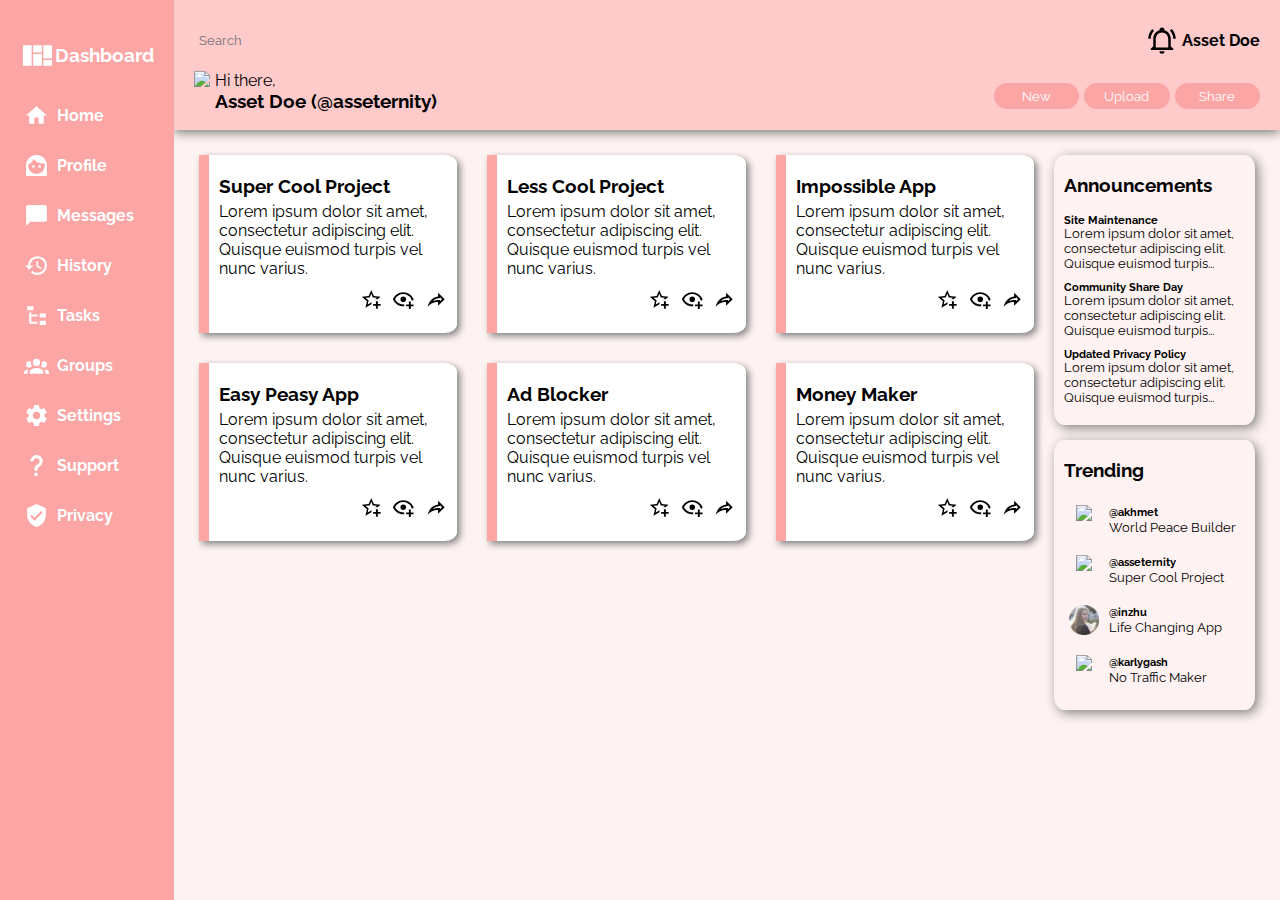
==== commit 0cb12743: "Add secret Upload page." ====
--- a/index.html
+++ b/index.html
@@ -5,7 +5,7 @@
     <meta name="viewport" content="width=device-width, initial-scale=1.0">
     <link rel="stylesheet" href="dashboard.css">
     <link rel="stylesheet" href="https://fonts.googleapis.com/css2?family=Raleway:wght@400;700&display=swap">
-    <title>Document</title>
+    <title>Dashboard</title>
 </head>
 <body>
 
--- a/dashboard.css
+++ b/dashboard.css
@@ -143,6 +143,7 @@
     padding-bottom: 5px;
     border-radius: 50px;
     max-width: 100px;
+    font-family: 'Raleway';
 }
 
 .top_buttons button:hover {
